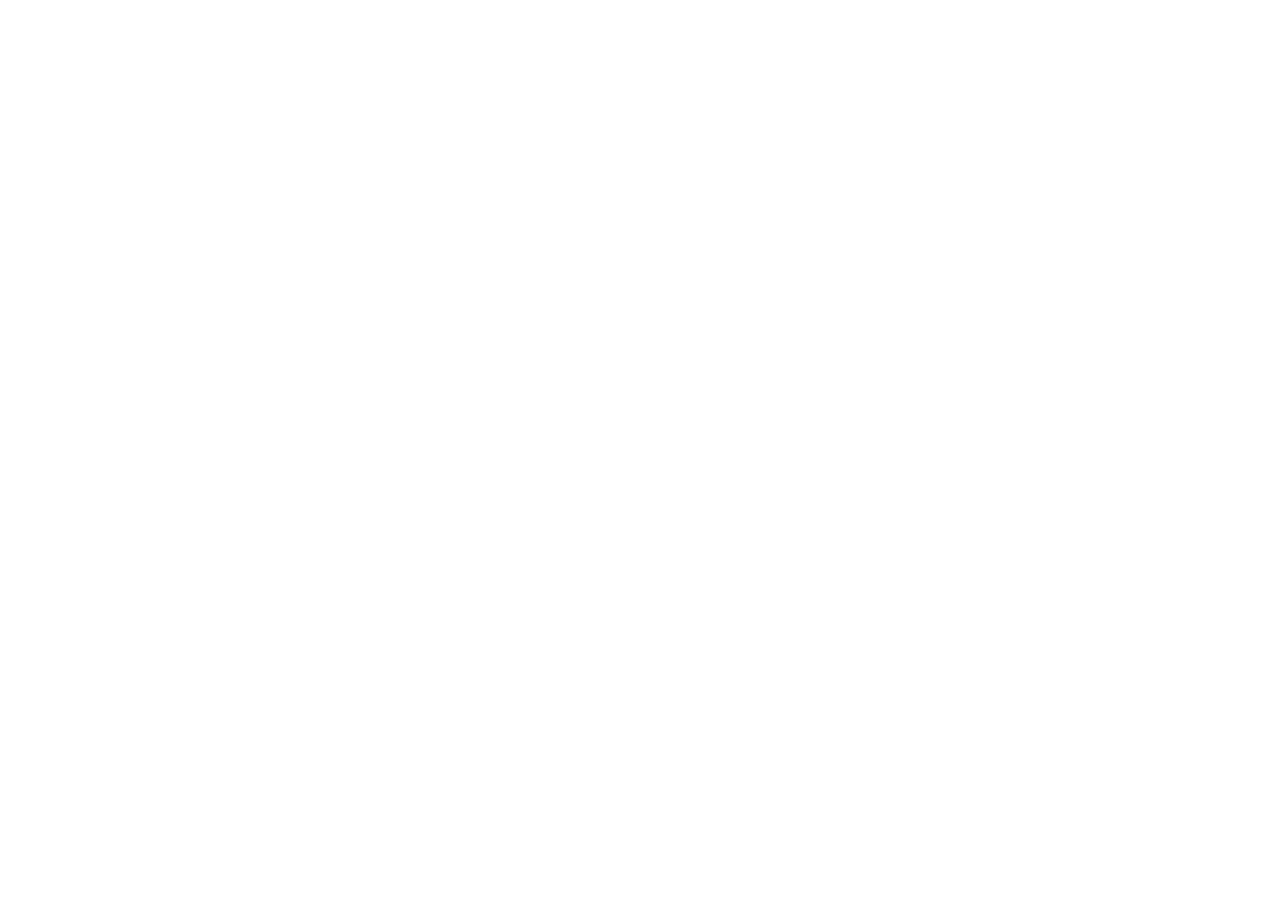
==== index.html @ 2ccc2984 "Larder and Larder Notes web apps Co-Authored-By: Claude Opus 5.5 <noreply@anthropic.com> Claude-Sess" ====
<!doctype html>
<html lang="en"><head><meta charset="utf-8"><meta name="viewport" content="width=device-width, initial-scale=1"><title>Larder</title>
<meta http-equiv="refresh" content="0; url=larder/"></head><body><a href="larder/">Open Larder</a></body></html>
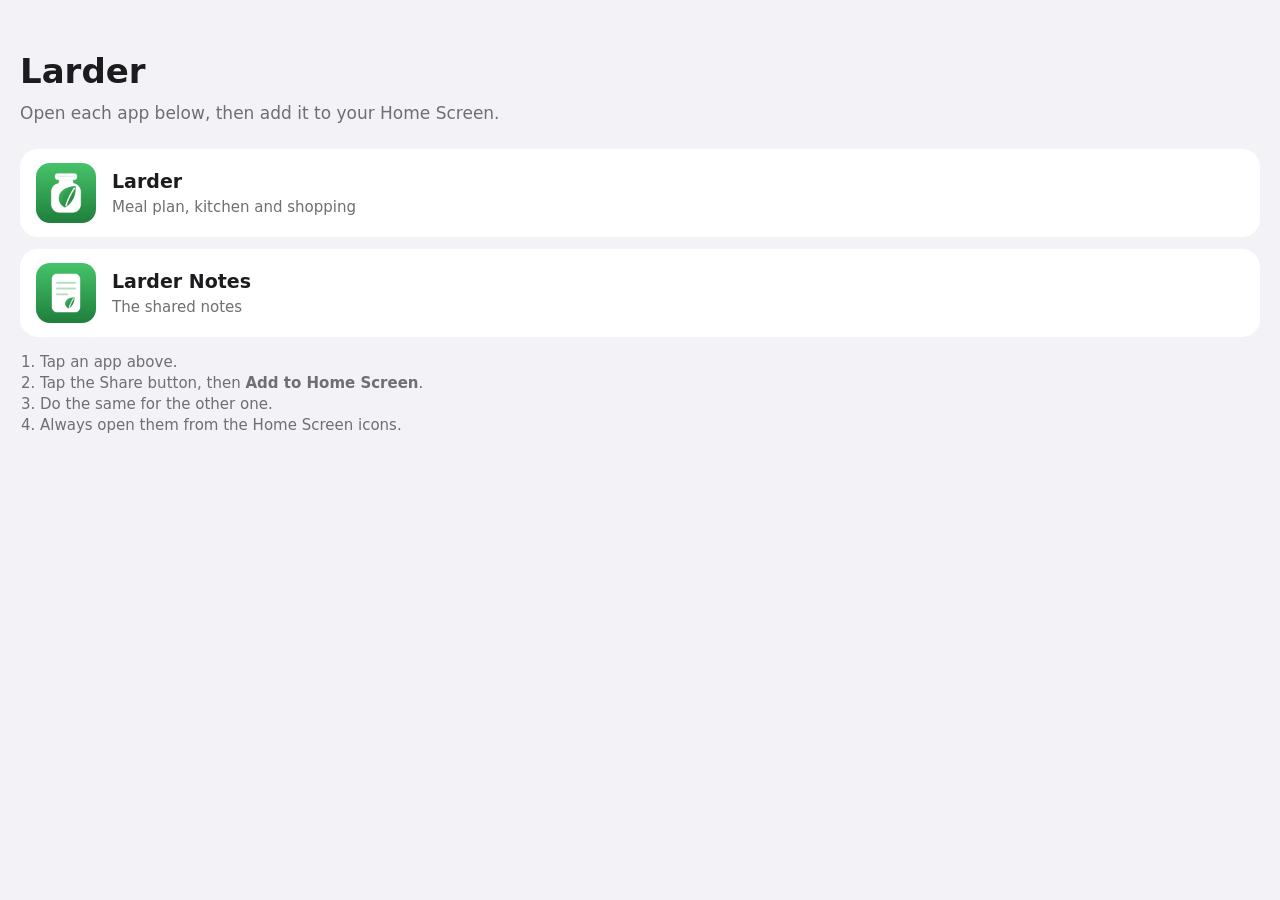
==== commit 1d8fc63a: "Landing page with links to both apps Co-Authored-By: Claude Opus 5.5 <noreply@anthropic.com> Claude-" ====
--- a/index.html
+++ b/index.html
@@ -1,3 +1,18 @@
 <!doctype html>
-<html lang="en"><head><meta charset="utf-8"><meta name="viewport" content="width=device-width, initial-scale=1"><title>Larder</title>
-<meta http-equiv="refresh" content="0; url=larder/"></head><body><a href="larder/">Open Larder</a></body></html>
+<html lang="en"><head><meta charset="utf-8"><meta name="viewport" content="width=device-width, initial-scale=1, viewport-fit=cover">
+<title>Larder apps</title>
+<style>
+:root{--bg:#f2f2f7;--card:#fff;--ink:#1c1c1e;--muted:#6e6e73;--green:#2e9e4f}
+@media (prefers-color-scheme:dark){:root{--bg:#000;--card:#1c1c1e;--ink:#f2f2f7;--muted:#98989f}}
+body{margin:0;background:var(--bg);color:var(--ink);font:17px/1.4 -apple-system,system-ui,sans-serif;padding:max(48px,env(safe-area-inset-top)) max(20px,env(safe-area-inset-right)) 40px max(20px,env(safe-area-inset-left))}
+h1{font-size:34px;margin:0 0 6px}p{color:var(--muted);margin:0 0 24px}
+a.app{display:flex;align-items:center;gap:16px;background:var(--card);border-radius:18px;padding:14px 16px;margin-bottom:12px;color:inherit;text-decoration:none}
+a.app img{width:60px;height:60px;border-radius:14px}a.app b{display:block;font-size:19px}a.app span{color:var(--muted);font-size:15px}
+ol{color:var(--muted);padding-left:20px;font-size:15px}
+</style></head><body>
+<h1>Larder</h1>
+<p>Open each app below, then add it to your Home Screen.</p>
+<a class="app" href="larder/"><img src="larder/apple-touch-icon.png" alt=""><div><b>Larder</b><span>Meal plan, kitchen and shopping</span></div></a>
+<a class="app" href="notes/"><img src="notes/apple-touch-icon.png" alt=""><div><b>Larder Notes</b><span>The shared notes</span></div></a>
+<ol><li>Tap an app above.</li><li>Tap the Share button, then <b>Add to Home Screen</b>.</li><li>Do the same for the other one.</li><li>Always open them from the Home Screen icons.</li></ol>
+</body></html>
